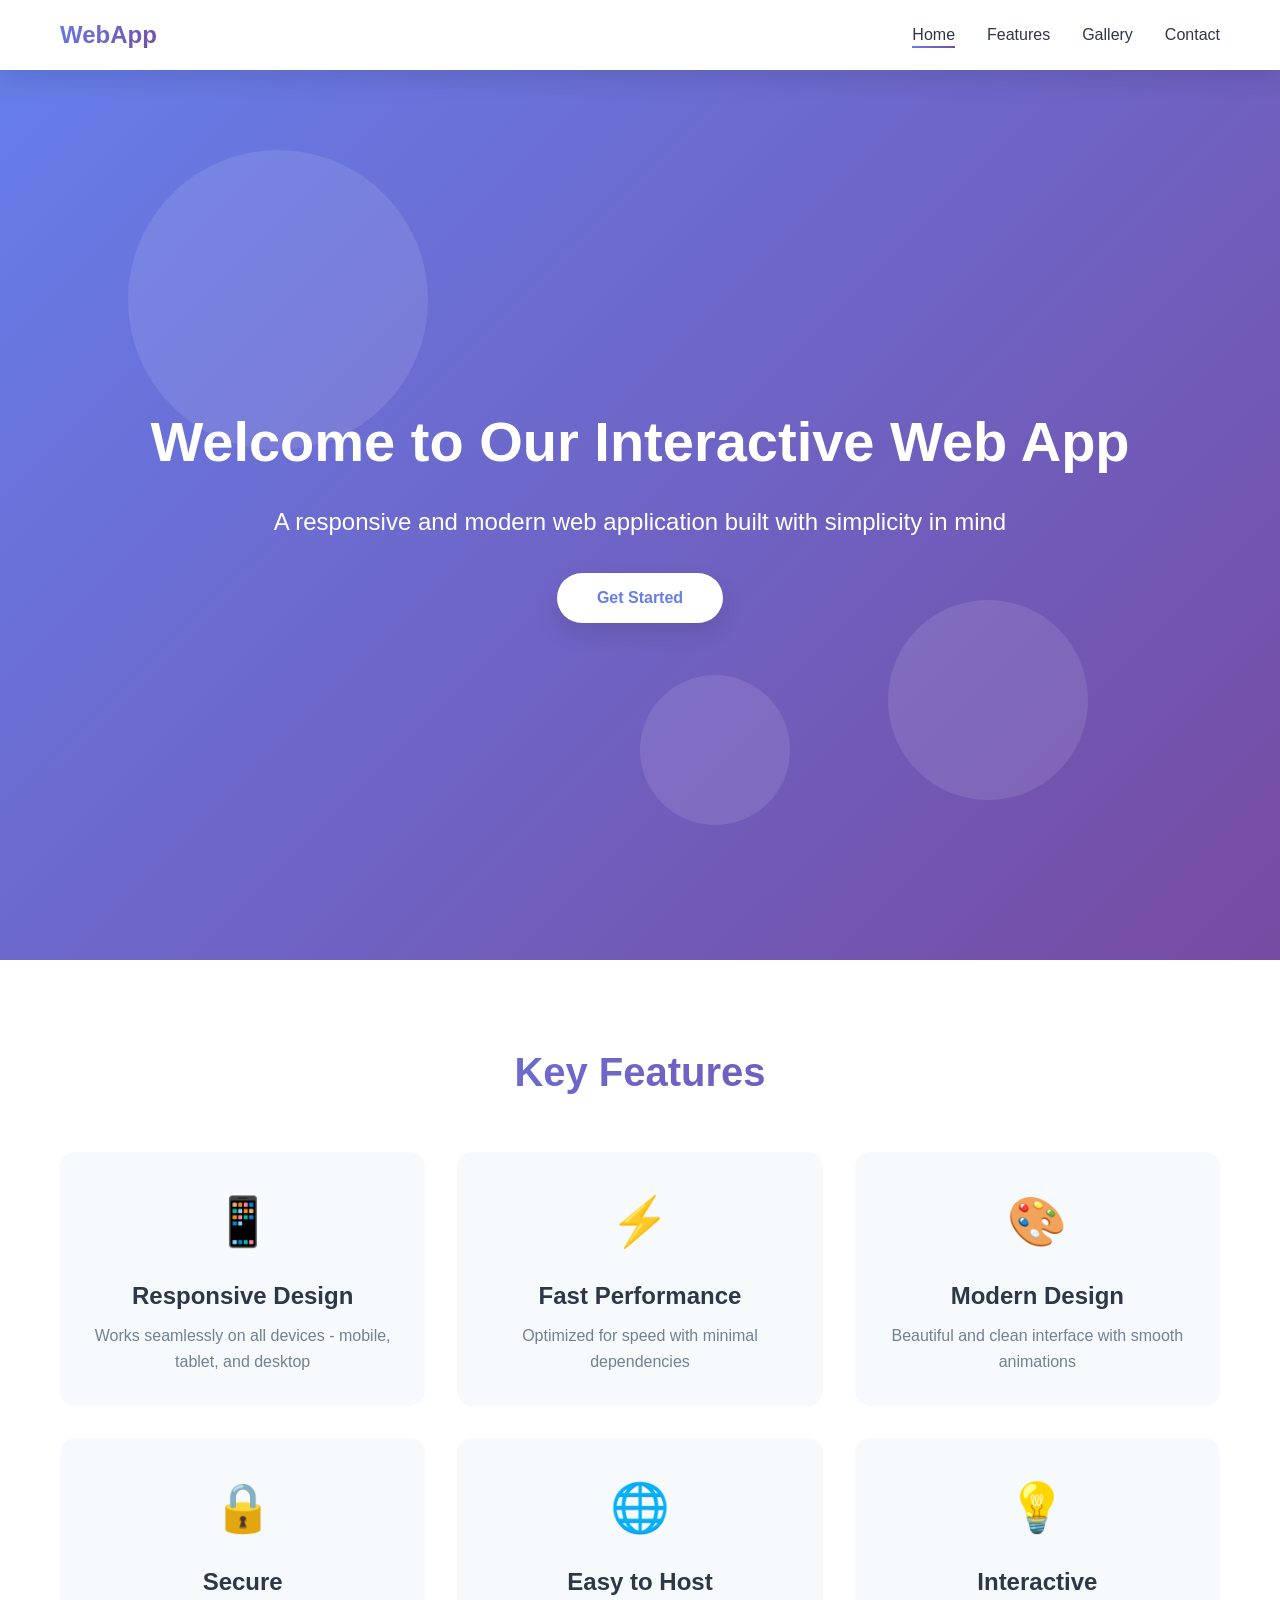
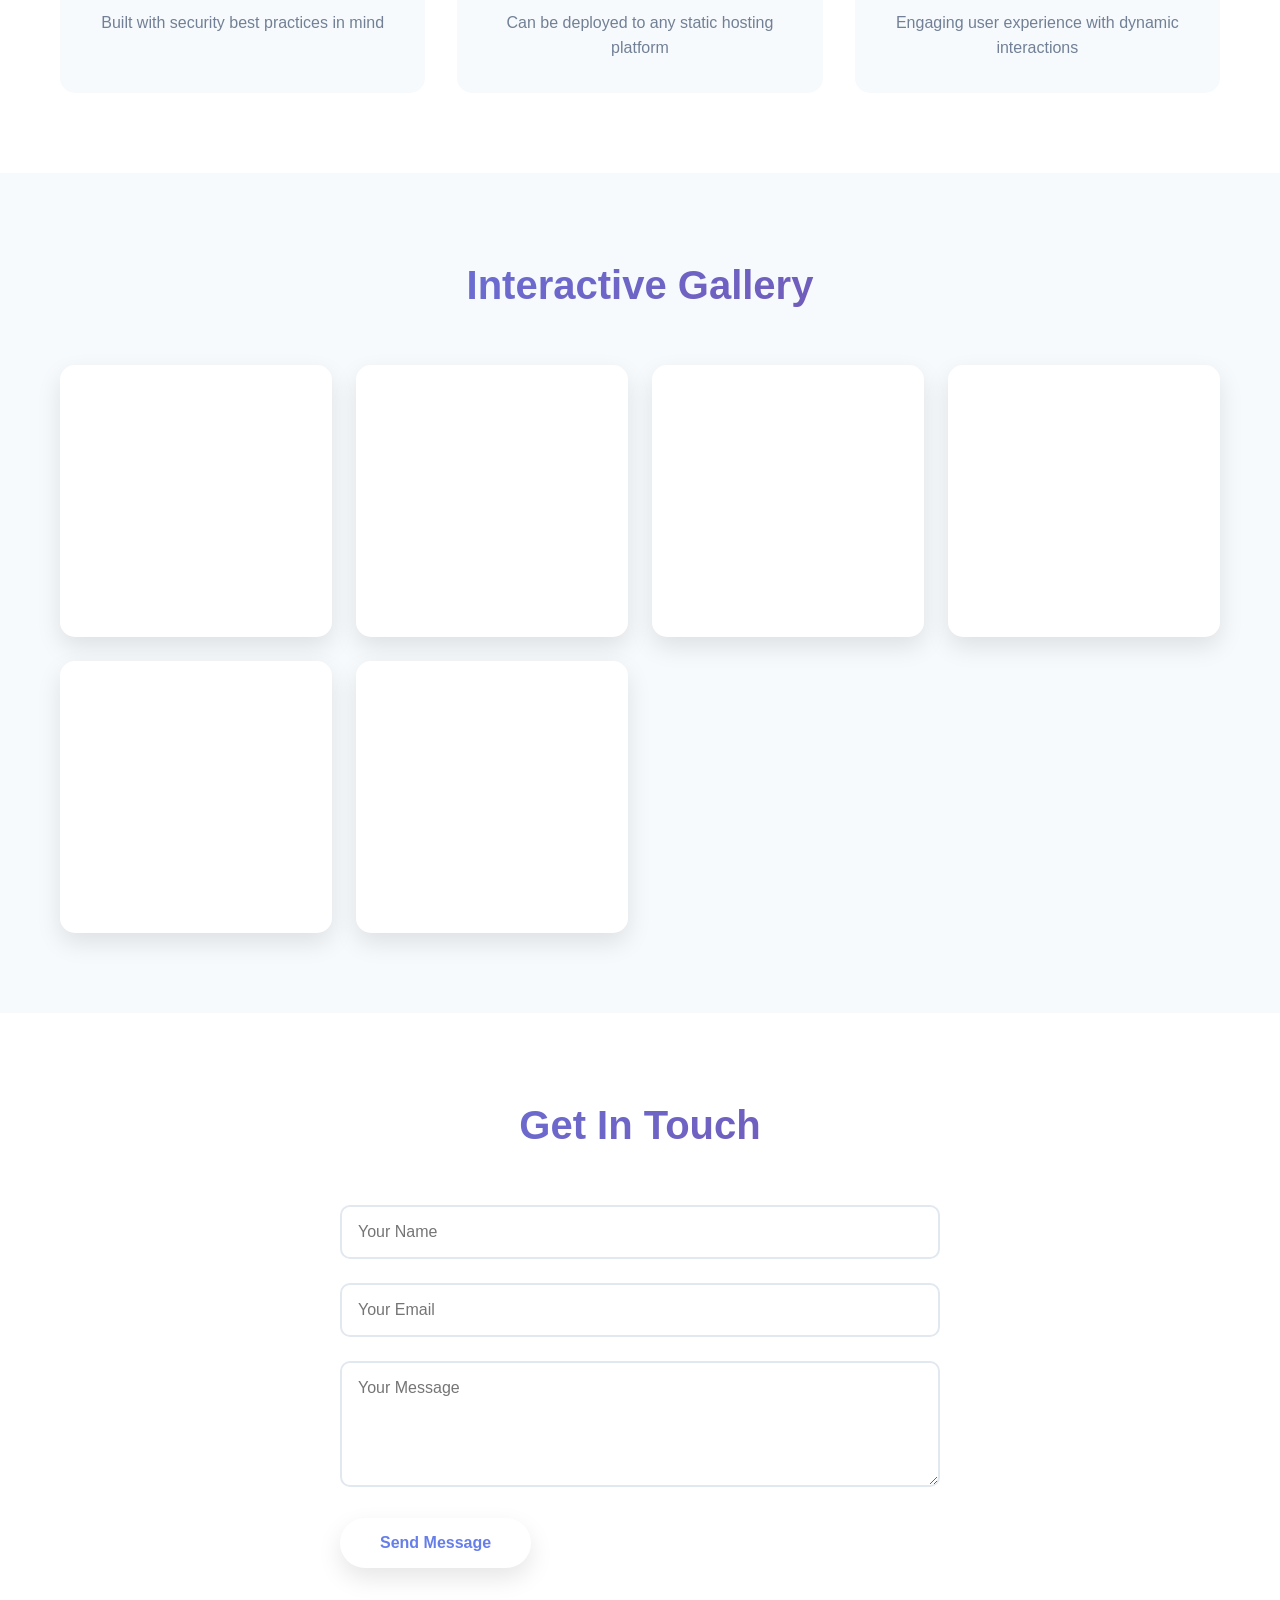
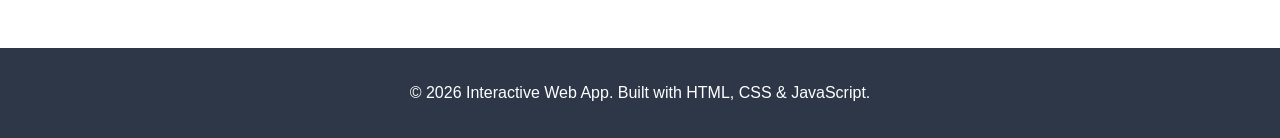
==== index.html @ f6c24645 "Add complete responsive web app with HTML, CSS, and JavaScript Co-authored-by: Tuyishimire-lab <6806" ====
<!DOCTYPE html>
<html lang="en">
<head>
    <meta charset="UTF-8">
    <meta name="viewport" content="width=device-width, initial-scale=1.0">
    <meta name="description" content="A responsive and interactive web application">
    <title>Interactive Web App</title>
    <link rel="stylesheet" href="styles.css">
</head>
<body>
    <!-- Navigation -->
    <nav class="navbar">
        <div class="container">
            <div class="nav-brand">WebApp</div>
            <button class="nav-toggle" aria-label="Toggle navigation">
                <span></span>
                <span></span>
                <span></span>
            </button>
            <ul class="nav-menu">
                <li><a href="#home" class="nav-link active">Home</a></li>
                <li><a href="#features" class="nav-link">Features</a></li>
                <li><a href="#gallery" class="nav-link">Gallery</a></li>
                <li><a href="#contact" class="nav-link">Contact</a></li>
            </ul>
        </div>
    </nav>

    <!-- Hero Section -->
    <section id="home" class="hero">
        <div class="container">
            <div class="hero-content">
                <h1 class="hero-title fade-in">Welcome to Our Interactive Web App</h1>
                <p class="hero-subtitle fade-in">A responsive and modern web application built with simplicity in mind</p>
                <button class="btn btn-primary fade-in">Get Started</button>
            </div>
        </div>
        <div class="hero-animation">
            <div class="floating-circle circle-1"></div>
            <div class="floating-circle circle-2"></div>
            <div class="floating-circle circle-3"></div>
        </div>
    </section>

    <!-- Features Section -->
    <section id="features" class="features">
        <div class="container">
            <h2 class="section-title">Key Features</h2>
            <div class="features-grid">
                <div class="feature-card">
                    <div class="feature-icon">📱</div>
                    <h3>Responsive Design</h3>
                    <p>Works seamlessly on all devices - mobile, tablet, and desktop</p>
                </div>
                <div class="feature-card">
                    <div class="feature-icon">⚡</div>
                    <h3>Fast Performance</h3>
                    <p>Optimized for speed with minimal dependencies</p>
                </div>
                <div class="feature-card">
                    <div class="feature-icon">🎨</div>
                    <h3>Modern Design</h3>
                    <p>Beautiful and clean interface with smooth animations</p>
                </div>
                <div class="feature-card">
                    <div class="feature-icon">🔒</div>
                    <h3>Secure</h3>
                    <p>Built with security best practices in mind</p>
                </div>
                <div class="feature-card">
                    <div class="feature-icon">🌐</div>
                    <h3>Easy to Host</h3>
                    <p>Can be deployed to any static hosting platform</p>
                </div>
                <div class="feature-card">
                    <div class="feature-icon">💡</div>
                    <h3>Interactive</h3>
                    <p>Engaging user experience with dynamic interactions</p>
                </div>
            </div>
        </div>
    </section>

    <!-- Gallery Section -->
    <section id="gallery" class="gallery">
        <div class="container">
            <h2 class="section-title">Interactive Gallery</h2>
            <div class="gallery-grid">
                <div class="gallery-item" data-color="#FF6B6B">
                    <div class="gallery-content">
                        <h3>Interactive Element 1</h3>
                        <p>Hover or click to interact</p>
                    </div>
                </div>
                <div class="gallery-item" data-color="#4ECDC4">
                    <div class="gallery-content">
                        <h3>Interactive Element 2</h3>
                        <p>Hover or click to interact</p>
                    </div>
                </div>
                <div class="gallery-item" data-color="#45B7D1">
                    <div class="gallery-content">
                        <h3>Interactive Element 3</h3>
                        <p>Hover or click to interact</p>
                    </div>
                </div>
                <div class="gallery-item" data-color="#96CEB4">
                    <div class="gallery-content">
                        <h3>Interactive Element 4</h3>
                        <p>Hover or click to interact</p>
                    </div>
                </div>
                <div class="gallery-item" data-color="#FFEAA7">
                    <div class="gallery-content">
                        <h3>Interactive Element 5</h3>
                        <p>Hover or click to interact</p>
                    </div>
                </div>
                <div class="gallery-item" data-color="#DFE6E9">
                    <div class="gallery-content">
                        <h3>Interactive Element 6</h3>
                        <p>Hover or click to interact</p>
                    </div>
                </div>
            </div>
        </div>
    </section>

    <!-- Contact Section -->
    <section id="contact" class="contact">
        <div class="container">
            <h2 class="section-title">Get In Touch</h2>
            <form class="contact-form" id="contactForm">
                <div class="form-group">
                    <input type="text" id="name" name="name" placeholder="Your Name" required>
                </div>
                <div class="form-group">
                    <input type="email" id="email" name="email" placeholder="Your Email" required>
                </div>
                <div class="form-group">
                    <textarea id="message" name="message" rows="5" placeholder="Your Message" required></textarea>
                </div>
                <button type="submit" class="btn btn-primary">Send Message</button>
            </form>
            <div id="formMessage" class="form-message"></div>
        </div>
    </section>

    <!-- Footer -->
    <footer class="footer">
        <div class="container">
            <p>&copy; 2026 Interactive Web App. Built with HTML, CSS & JavaScript.</p>
        </div>
    </footer>

    <!-- Back to Top Button -->
    <button class="back-to-top" id="backToTop" aria-label="Back to top">↑</button>

    <script src="script.js"></script>
</body>
</html>
---- styles.css ----
/* Reset and Base Styles */
* {
    margin: 0;
    padding: 0;
    box-sizing: border-box;
}

:root {
    --primary-color: #667eea;
    --secondary-color: #764ba2;
    --accent-color: #f093fb;
    --text-dark: #2d3748;
    --text-light: #718096;
    --bg-light: #f7fafc;
    --bg-white: #ffffff;
    --shadow: 0 10px 25px rgba(0, 0, 0, 0.1);
    --shadow-lg: 0 20px 40px rgba(0, 0, 0, 0.15);
}

html {
    scroll-behavior: smooth;
}

body {
    font-family: -apple-system, BlinkMacSystemFont, 'Segoe UI', Roboto, Oxygen, Ubuntu, Cantarell, sans-serif;
    line-height: 1.6;
    color: var(--text-dark);
    background-color: var(--bg-light);
}

.container {
    max-width: 1200px;
    margin: 0 auto;
    padding: 0 20px;
}

/* Navigation */
.navbar {
    background: var(--bg-white);
    box-shadow: var(--shadow);
    position: fixed;
    top: 0;
    left: 0;
    right: 0;
    z-index: 1000;
    transition: all 0.3s ease;
}

.navbar .container {
    display: flex;
    justify-content: space-between;
    align-items: center;
    padding: 1rem 20px;
}

.nav-brand {
    font-size: 1.5rem;
    font-weight: bold;
    background: linear-gradient(135deg, var(--primary-color), var(--secondary-color));
    -webkit-background-clip: text;
    -webkit-text-fill-color: transparent;
    background-clip: text;
}

.nav-menu {
    display: flex;
    list-style: none;
    gap: 2rem;
}

.nav-link {
    text-decoration: none;
    color: var(--text-dark);
    font-weight: 500;
    transition: color 0.3s ease;
    position: relative;
}

.nav-link::after {
    content: '';
    position: absolute;
    bottom: -5px;
    left: 0;
    width: 0;
    height: 2px;
    background: linear-gradient(135deg, var(--primary-color), var(--secondary-color));
    transition: width 0.3s ease;
}

.nav-link:hover::after,
.nav-link.active::after {
    width: 100%;
}

.nav-toggle {
    display: none;
    flex-direction: column;
    background: none;
    border: none;
    cursor: pointer;
    gap: 5px;
}

.nav-toggle span {
    width: 25px;
    height: 3px;
    background: var(--text-dark);
    transition: all 0.3s ease;
}

/* Hero Section */
.hero {
    min-height: 100vh;
    display: flex;
    align-items: center;
    justify-content: center;
    position: relative;
    overflow: hidden;
    background: linear-gradient(135deg, var(--primary-color) 0%, var(--secondary-color) 100%);
    margin-top: 60px;
}

.hero-content {
    text-align: center;
    color: white;
    z-index: 2;
    position: relative;
}

.hero-title {
    font-size: 3.5rem;
    font-weight: 800;
    margin-bottom: 1rem;
    animation: fadeInUp 1s ease;
}

.hero-subtitle {
    font-size: 1.5rem;
    margin-bottom: 2rem;
    opacity: 0.9;
    animation: fadeInUp 1s ease 0.2s both;
}

.btn {
    padding: 1rem 2.5rem;
    font-size: 1rem;
    font-weight: 600;
    border: none;
    border-radius: 50px;
    cursor: pointer;
    transition: all 0.3s ease;
    text-decoration: none;
    display: inline-block;
}

.btn-primary {
    background: var(--bg-white);
    color: var(--primary-color);
    box-shadow: var(--shadow);
    animation: fadeInUp 1s ease 0.4s both;
}

.btn-primary:hover {
    transform: translateY(-3px);
    box-shadow: var(--shadow-lg);
}

.hero-animation {
    position: absolute;
    top: 0;
    left: 0;
    right: 0;
    bottom: 0;
    overflow: hidden;
}

.floating-circle {
    position: absolute;
    border-radius: 50%;
    background: rgba(255, 255, 255, 0.1);
    animation: float 6s ease-in-out infinite;
}

.circle-1 {
    width: 300px;
    height: 300px;
    top: 10%;
    left: 10%;
    animation-delay: 0s;
}

.circle-2 {
    width: 200px;
    height: 200px;
    top: 60%;
    right: 15%;
    animation-delay: 2s;
}

.circle-3 {
    width: 150px;
    height: 150px;
    bottom: 15%;
    left: 50%;
    animation-delay: 4s;
}

/* Features Section */
.features {
    padding: 5rem 0;
    background: var(--bg-white);
}

.section-title {
    text-align: center;
    font-size: 2.5rem;
    font-weight: 700;
    margin-bottom: 3rem;
    background: linear-gradient(135deg, var(--primary-color), var(--secondary-color));
    -webkit-background-clip: text;
    -webkit-text-fill-color: transparent;
    background-clip: text;
}

.features-grid {
    display: grid;
    grid-template-columns: repeat(auto-fit, minmax(300px, 1fr));
    gap: 2rem;
}

.feature-card {
    background: var(--bg-light);
    padding: 2rem;
    border-radius: 15px;
    text-align: center;
    transition: all 0.3s ease;
    cursor: pointer;
}

.feature-card:hover {
    transform: translateY(-10px);
    box-shadow: var(--shadow-lg);
}

.feature-icon {
    font-size: 3rem;
    margin-bottom: 1rem;
}

.feature-card h3 {
    font-size: 1.5rem;
    margin-bottom: 0.5rem;
    color: var(--text-dark);
}

.feature-card p {
    color: var(--text-light);
}

/* Gallery Section */
.gallery {
    padding: 5rem 0;
    background: var(--bg-light);
}

.gallery-grid {
    display: grid;
    grid-template-columns: repeat(auto-fit, minmax(250px, 1fr));
    gap: 1.5rem;
}

.gallery-item {
    aspect-ratio: 1;
    border-radius: 15px;
    overflow: hidden;
    position: relative;
    cursor: pointer;
    background: var(--bg-white);
    box-shadow: var(--shadow);
    transition: all 0.3s ease;
}

.gallery-item:hover {
    transform: scale(1.05);
    box-shadow: var(--shadow-lg);
}

.gallery-content {
    position: absolute;
    inset: 0;
    display: flex;
    flex-direction: column;
    align-items: center;
    justify-content: center;
    color: white;
    background: linear-gradient(135deg, var(--primary-color), var(--secondary-color));
    opacity: 0;
    transition: opacity 0.3s ease;
    padding: 1rem;
    text-align: center;
}

.gallery-item:hover .gallery-content {
    opacity: 1;
}

.gallery-item.active .gallery-content {
    opacity: 1;
}

/* Contact Section */
.contact {
    padding: 5rem 0;
    background: var(--bg-white);
}

.contact-form {
    max-width: 600px;
    margin: 0 auto;
}

.form-group {
    margin-bottom: 1.5rem;
}

.form-group input,
.form-group textarea {
    width: 100%;
    padding: 1rem;
    border: 2px solid #e2e8f0;
    border-radius: 10px;
    font-size: 1rem;
    transition: border-color 0.3s ease;
    font-family: inherit;
}

.form-group input:focus,
.form-group textarea:focus {
    outline: none;
    border-color: var(--primary-color);
}

.form-message {
    margin-top: 1rem;
    padding: 1rem;
    border-radius: 10px;
    text-align: center;
    font-weight: 500;
    display: none;
}

.form-message.success {
    background: #c6f6d5;
    color: #22543d;
    display: block;
}

.form-message.error {
    background: #fed7d7;
    color: #742a2a;
    display: block;
}

/* Footer */
.footer {
    background: var(--text-dark);
    color: white;
    padding: 2rem 0;
    text-align: center;
}

/* Back to Top Button */
.back-to-top {
    position: fixed;
    bottom: 30px;
    right: 30px;
    width: 50px;
    height: 50px;
    border-radius: 50%;
    background: linear-gradient(135deg, var(--primary-color), var(--secondary-color));
    color: white;
    border: none;
    font-size: 1.5rem;
    cursor: pointer;
    opacity: 0;
    pointer-events: none;
    transition: all 0.3s ease;
    box-shadow: var(--shadow);
    z-index: 999;
}

.back-to-top.visible {
    opacity: 1;
    pointer-events: all;
}

.back-to-top:hover {
    transform: translateY(-5px);
    box-shadow: var(--shadow-lg);
}

/* Animations */
@keyframes fadeInUp {
    from {
        opacity: 0;
        transform: translateY(30px);
    }
    to {
        opacity: 1;
        transform: translateY(0);
    }
}

@keyframes float {
    0%, 100% {
        transform: translateY(0) rotate(0deg);
    }
    50% {
        transform: translateY(-30px) rotate(180deg);
    }
}

.fade-in {
    opacity: 0;
    animation: fadeInUp 1s ease forwards;
}

/* Responsive Design */
@media (max-width: 768px) {
    .nav-menu {
        position: fixed;
        top: 60px;
        left: -100%;
        width: 100%;
        flex-direction: column;
        background: var(--bg-white);
        padding: 2rem;
        gap: 1rem;
        transition: left 0.3s ease;
        box-shadow: var(--shadow);
    }

    .nav-menu.active {
        left: 0;
    }

    .nav-toggle {
        display: flex;
    }

    .nav-toggle.active span:nth-child(1) {
        transform: rotate(45deg) translate(8px, 8px);
    }

    .nav-toggle.active span:nth-child(2) {
        opacity: 0;
    }

    .nav-toggle.active span:nth-child(3) {
        transform: rotate(-45deg) translate(8px, -8px);
    }

    .hero-title {
        font-size: 2rem;
    }

    .hero-subtitle {
        font-size: 1.1rem;
    }

    .section-title {
        font-size: 2rem;
    }

    .features-grid {
        grid-template-columns: 1fr;
    }

    .gallery-grid {
        grid-template-columns: repeat(auto-fit, minmax(200px, 1fr));
    }
}

@media (max-width: 480px) {
    .hero-title {
        font-size: 1.5rem;
    }

    .hero-subtitle {
        font-size: 1rem;
    }

    .btn {
        padding: 0.8rem 2rem;
    }

    .gallery-grid {
        grid-template-columns: 1fr;
    }

    .floating-circle {
        display: none;
    }
}
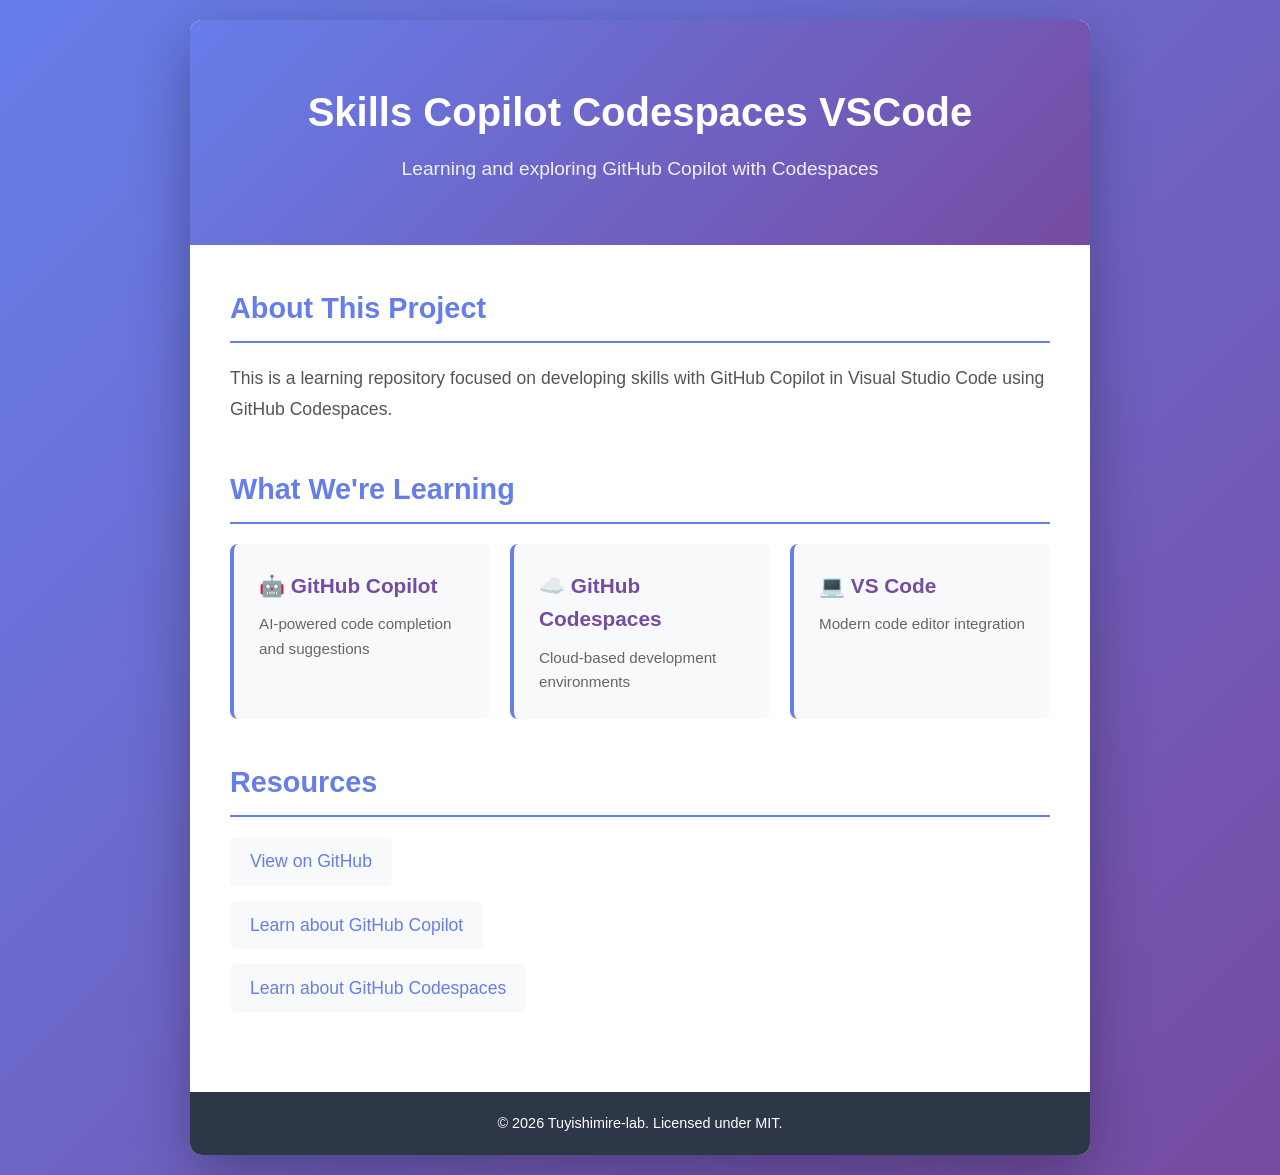
==== commit 3ffcc102: "Add website files and GitHub Pages deployment workflow Co-authored-by: Tuyishimire-lab <68068538+Tuy" ====
--- a/index.html
+++ b/index.html
@@ -3,159 +3,54 @@
 <head>
     <meta charset="UTF-8">
     <meta name="viewport" content="width=device-width, initial-scale=1.0">
-    <meta name="description" content="A responsive and interactive web application">
-    <title>Interactive Web App</title>
-    <link rel="stylesheet" href="styles.css">
+    <meta name="description" content="Skills Copilot Codespaces VSCode - A learning project">
+    <title>Skills Copilot Codespaces VSCode</title>
+    <link rel="stylesheet" href="style.css">
 </head>
 <body>
-    <!-- Navigation -->
-    <nav class="navbar">
-        <div class="container">
-            <div class="nav-brand">WebApp</div>
-            <button class="nav-toggle" aria-label="Toggle navigation">
-                <span></span>
-                <span></span>
-                <span></span>
-            </button>
-            <ul class="nav-menu">
-                <li><a href="#home" class="nav-link active">Home</a></li>
-                <li><a href="#features" class="nav-link">Features</a></li>
-                <li><a href="#gallery" class="nav-link">Gallery</a></li>
-                <li><a href="#contact" class="nav-link">Contact</a></li>
-            </ul>
-        </div>
-    </nav>
-
-    <!-- Hero Section -->
-    <section id="home" class="hero">
-        <div class="container">
-            <div class="hero-content">
-                <h1 class="hero-title fade-in">Welcome to Our Interactive Web App</h1>
-                <p class="hero-subtitle fade-in">A responsive and modern web application built with simplicity in mind</p>
-                <button class="btn btn-primary fade-in">Get Started</button>
-            </div>
-        </div>
-        <div class="hero-animation">
-            <div class="floating-circle circle-1"></div>
-            <div class="floating-circle circle-2"></div>
-            <div class="floating-circle circle-3"></div>
-        </div>
-    </section>
-
-    <!-- Features Section -->
-    <section id="features" class="features">
-        <div class="container">
-            <h2 class="section-title">Key Features</h2>
-            <div class="features-grid">
-                <div class="feature-card">
-                    <div class="feature-icon">📱</div>
-                    <h3>Responsive Design</h3>
-                    <p>Works seamlessly on all devices - mobile, tablet, and desktop</p>
-                </div>
-                <div class="feature-card">
-                    <div class="feature-icon">⚡</div>
-                    <h3>Fast Performance</h3>
-                    <p>Optimized for speed with minimal dependencies</p>
-                </div>
-                <div class="feature-card">
-                    <div class="feature-icon">🎨</div>
-                    <h3>Modern Design</h3>
-                    <p>Beautiful and clean interface with smooth animations</p>
-                </div>
-                <div class="feature-card">
-                    <div class="feature-icon">🔒</div>
-                    <h3>Secure</h3>
-                    <p>Built with security best practices in mind</p>
-                </div>
-                <div class="feature-card">
-                    <div class="feature-icon">🌐</div>
-                    <h3>Easy to Host</h3>
-                    <p>Can be deployed to any static hosting platform</p>
-                </div>
-                <div class="feature-card">
-                    <div class="feature-icon">💡</div>
-                    <h3>Interactive</h3>
-                    <p>Engaging user experience with dynamic interactions</p>
-                </div>
-            </div>
-        </div>
-    </section>
-
-    <!-- Gallery Section -->
-    <section id="gallery" class="gallery">
-        <div class="container">
-            <h2 class="section-title">Interactive Gallery</h2>
-            <div class="gallery-grid">
-                <div class="gallery-item" data-color="#FF6B6B">
-                    <div class="gallery-content">
-                        <h3>Interactive Element 1</h3>
-                        <p>Hover or click to interact</p>
+    <div class="container">
+        <header>
+            <h1>Skills Copilot Codespaces VSCode</h1>
+            <p class="subtitle">Learning and exploring GitHub Copilot with Codespaces</p>
+        </header>
+        
+        <main>
+            <section class="about">
+                <h2>About This Project</h2>
+                <p>This is a learning repository focused on developing skills with GitHub Copilot in Visual Studio Code using GitHub Codespaces.</p>
+            </section>
+            
+            <section class="features">
+                <h2>What We're Learning</h2>
+                <div class="feature-grid">
+                    <div class="feature-card">
+                        <h3>🤖 GitHub Copilot</h3>
+                        <p>AI-powered code completion and suggestions</p>
+                    </div>
+                    <div class="feature-card">
+                        <h3>☁️ GitHub Codespaces</h3>
+                        <p>Cloud-based development environments</p>
+                    </div>
+                    <div class="feature-card">
+                        <h3>💻 VS Code</h3>
+                        <p>Modern code editor integration</p>
                     </div>
                 </div>
-                <div class="gallery-item" data-color="#4ECDC4">
-                    <div class="gallery-content">
-                        <h3>Interactive Element 2</h3>
-                        <p>Hover or click to interact</p>
-                    </div>
-                </div>
-                <div class="gallery-item" data-color="#45B7D1">
-                    <div class="gallery-content">
-                        <h3>Interactive Element 3</h3>
-                        <p>Hover or click to interact</p>
-                    </div>
-                </div>
-                <div class="gallery-item" data-color="#96CEB4">
-                    <div class="gallery-content">
-                        <h3>Interactive Element 4</h3>
-                        <p>Hover or click to interact</p>
-                    </div>
-                </div>
-                <div class="gallery-item" data-color="#FFEAA7">
-                    <div class="gallery-content">
-                        <h3>Interactive Element 5</h3>
-                        <p>Hover or click to interact</p>
-                    </div>
-                </div>
-                <div class="gallery-item" data-color="#DFE6E9">
-                    <div class="gallery-content">
-                        <h3>Interactive Element 6</h3>
-                        <p>Hover or click to interact</p>
-                    </div>
-                </div>
-            </div>
-        </div>
-    </section>
-
-    <!-- Contact Section -->
-    <section id="contact" class="contact">
-        <div class="container">
-            <h2 class="section-title">Get In Touch</h2>
-            <form class="contact-form" id="contactForm">
-                <div class="form-group">
-                    <input type="text" id="name" name="name" placeholder="Your Name" required>
-                </div>
-                <div class="form-group">
-                    <input type="email" id="email" name="email" placeholder="Your Email" required>
-                </div>
-                <div class="form-group">
-                    <textarea id="message" name="message" rows="5" placeholder="Your Message" required></textarea>
-                </div>
-                <button type="submit" class="btn btn-primary">Send Message</button>
-            </form>
-            <div id="formMessage" class="form-message"></div>
-        </div>
-    </section>
-
-    <!-- Footer -->
-    <footer class="footer">
-        <div class="container">
-            <p>&copy; 2026 Interactive Web App. Built with HTML, CSS & JavaScript.</p>
-        </div>
-    </footer>
-
-    <!-- Back to Top Button -->
-    <button class="back-to-top" id="backToTop" aria-label="Back to top">↑</button>
-
-    <script src="script.js"></script>
+            </section>
+            
+            <section class="links">
+                <h2>Resources</h2>
+                <ul>
+                    <li><a href="https://github.com/Tuyishimire-lab/skills-copilot-codespaces-vscode" target="_blank">View on GitHub</a></li>
+                    <li><a href="https://github.com/features/copilot" target="_blank">Learn about GitHub Copilot</a></li>
+                    <li><a href="https://github.com/features/codespaces" target="_blank">Learn about GitHub Codespaces</a></li>
+                </ul>
+            </section>
+        </main>
+        
+        <footer>
+            <p>&copy; 2026 Tuyishimire-lab. Licensed under MIT.</p>
+        </footer>
+    </div>
 </body>
 </html>
--- a/style.css
+++ b/style.css
@@ -0,0 +1,150 @@
+* {
+    margin: 0;
+    padding: 0;
+    box-sizing: border-box;
+}
+
+body {
+    font-family: -apple-system, BlinkMacSystemFont, 'Segoe UI', 'Roboto', 'Helvetica', 'Arial', sans-serif;
+    line-height: 1.6;
+    color: #333;
+    background: linear-gradient(135deg, #667eea 0%, #764ba2 100%);
+    min-height: 100vh;
+    padding: 20px;
+}
+
+.container {
+    max-width: 900px;
+    margin: 0 auto;
+    background: white;
+    border-radius: 12px;
+    box-shadow: 0 20px 60px rgba(0, 0, 0, 0.3);
+    overflow: hidden;
+}
+
+header {
+    background: linear-gradient(135deg, #667eea 0%, #764ba2 100%);
+    color: white;
+    padding: 60px 40px;
+    text-align: center;
+}
+
+header h1 {
+    font-size: 2.5rem;
+    margin-bottom: 10px;
+    font-weight: 700;
+}
+
+.subtitle {
+    font-size: 1.2rem;
+    opacity: 0.9;
+}
+
+main {
+    padding: 40px;
+}
+
+section {
+    margin-bottom: 40px;
+}
+
+h2 {
+    color: #667eea;
+    margin-bottom: 20px;
+    font-size: 1.8rem;
+    border-bottom: 2px solid #667eea;
+    padding-bottom: 10px;
+}
+
+h3 {
+    color: #764ba2;
+    margin-bottom: 10px;
+    font-size: 1.3rem;
+}
+
+.about p {
+    font-size: 1.1rem;
+    color: #555;
+    line-height: 1.8;
+}
+
+.feature-grid {
+    display: grid;
+    grid-template-columns: repeat(auto-fit, minmax(250px, 1fr));
+    gap: 20px;
+    margin-top: 20px;
+}
+
+.feature-card {
+    background: #f8f9fa;
+    padding: 25px;
+    border-radius: 8px;
+    border-left: 4px solid #667eea;
+    transition: transform 0.3s ease, box-shadow 0.3s ease;
+}
+
+.feature-card:hover {
+    transform: translateY(-5px);
+    box-shadow: 0 10px 20px rgba(102, 126, 234, 0.2);
+}
+
+.feature-card h3 {
+    margin-bottom: 10px;
+}
+
+.feature-card p {
+    color: #666;
+    font-size: 0.95rem;
+}
+
+.links ul {
+    list-style: none;
+    padding-left: 0;
+}
+
+.links li {
+    margin-bottom: 15px;
+}
+
+.links a {
+    color: #667eea;
+    text-decoration: none;
+    font-size: 1.1rem;
+    padding: 10px 20px;
+    display: inline-block;
+    background: #f8f9fa;
+    border-radius: 6px;
+    transition: all 0.3s ease;
+}
+
+.links a:hover {
+    background: #667eea;
+    color: white;
+    transform: translateX(5px);
+}
+
+footer {
+    background: #2d3748;
+    color: white;
+    text-align: center;
+    padding: 20px;
+    font-size: 0.9rem;
+}
+
+@media (max-width: 768px) {
+    header h1 {
+        font-size: 2rem;
+    }
+    
+    .subtitle {
+        font-size: 1rem;
+    }
+    
+    main {
+        padding: 20px;
+    }
+    
+    .feature-grid {
+        grid-template-columns: 1fr;
+    }
+}
